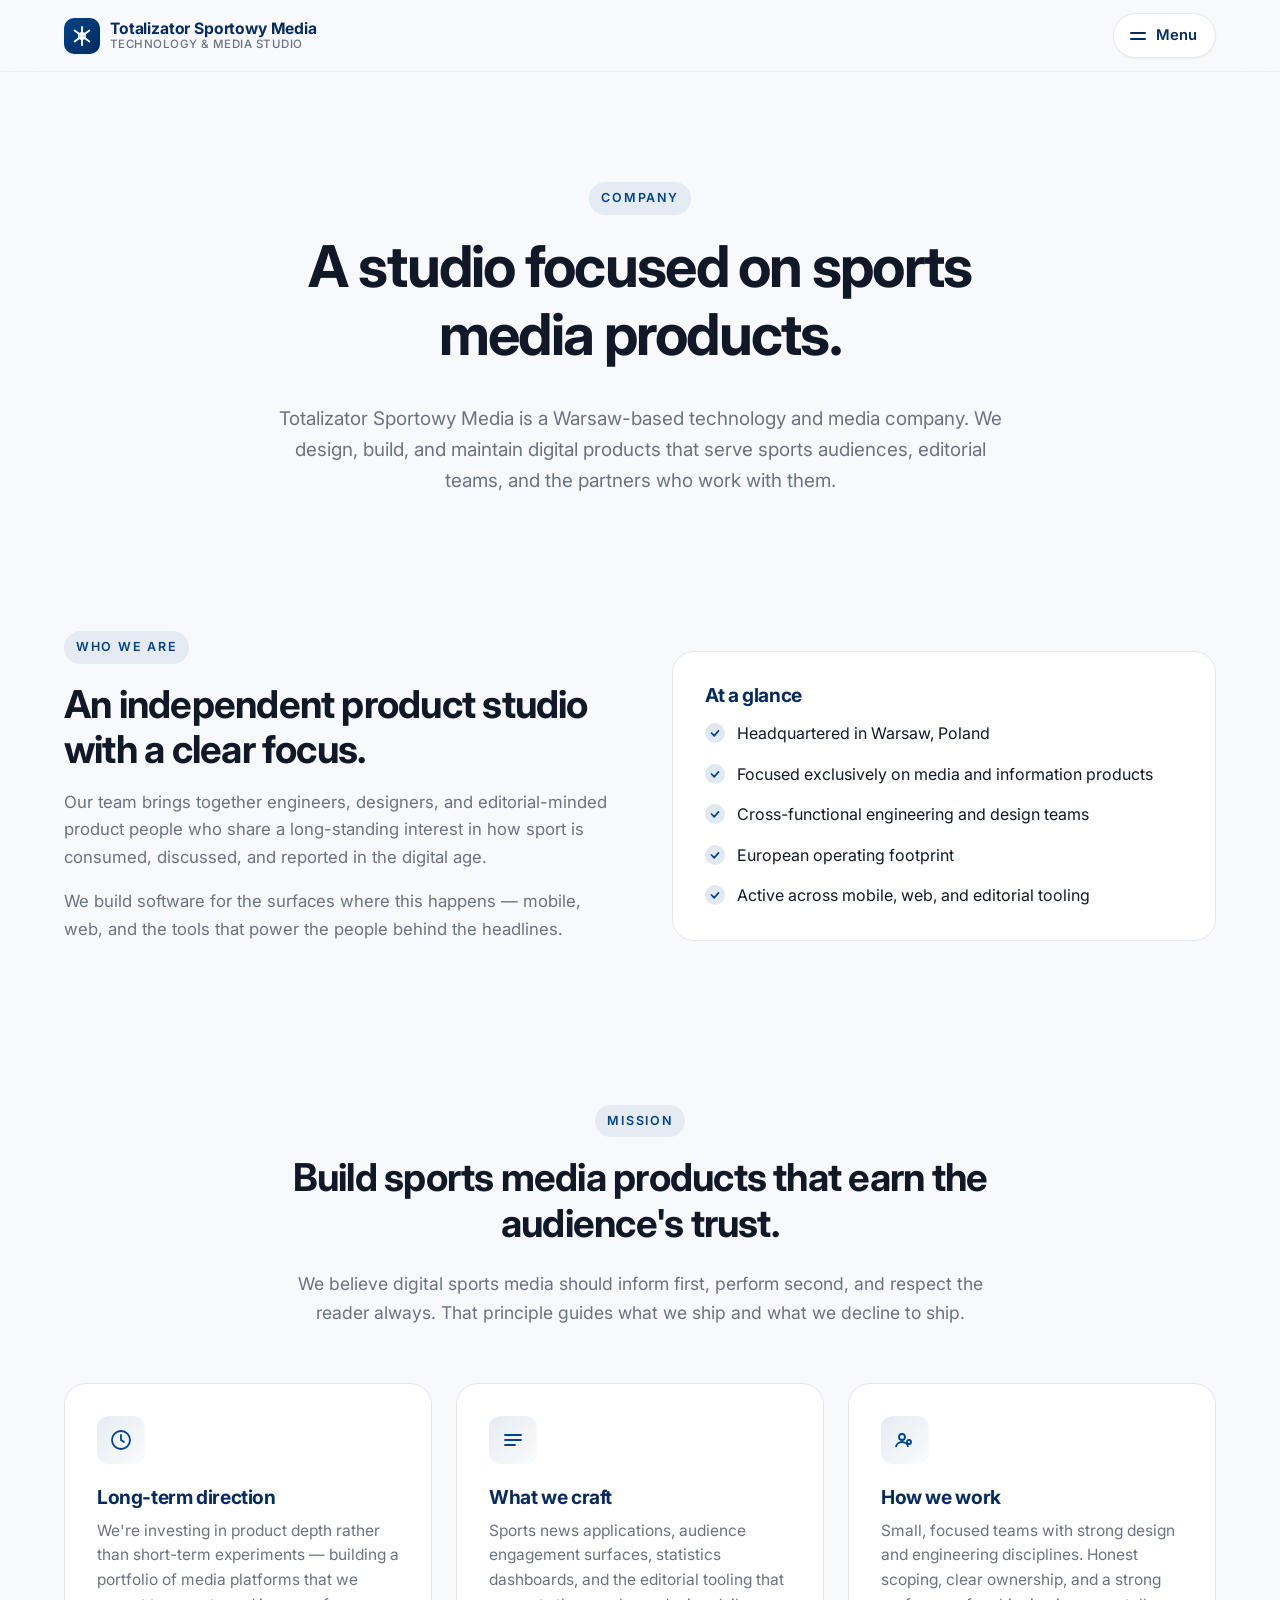
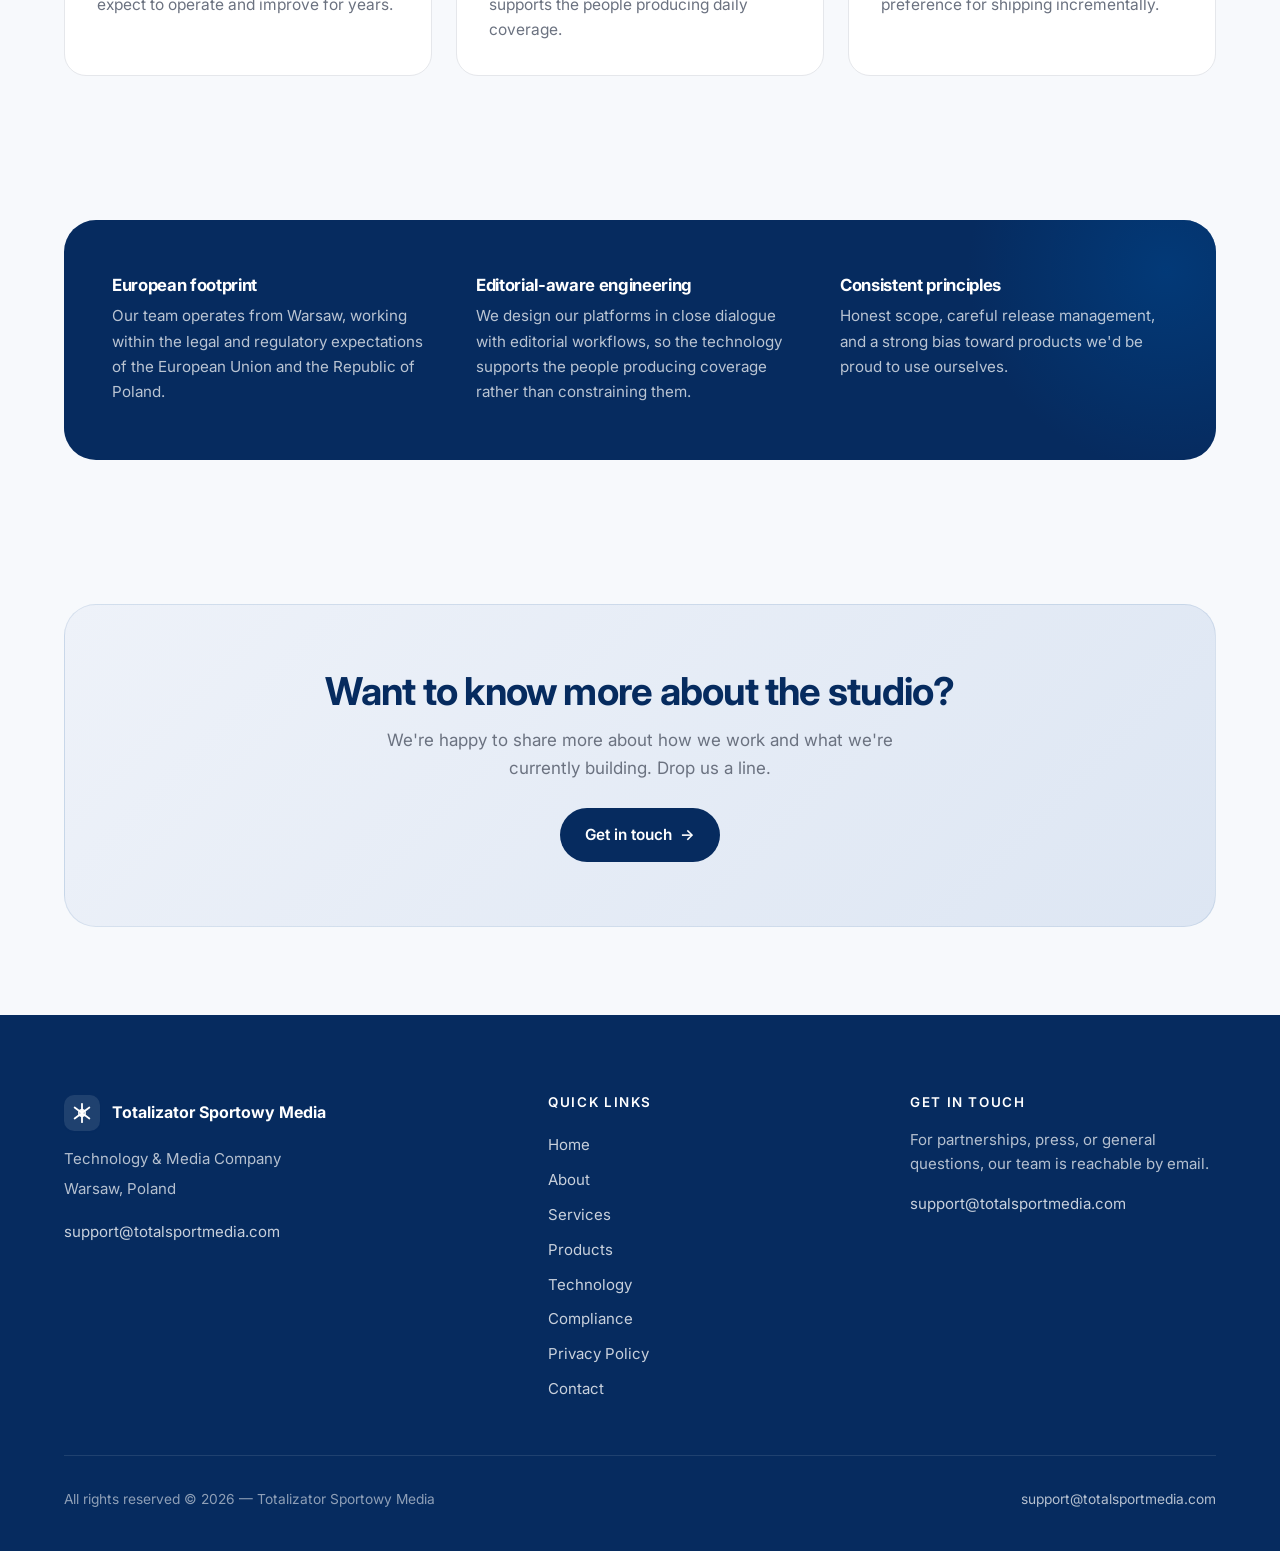
==== company/index.html @ 038b9970 "Add files via upload" ====
<!DOCTYPE html>
<html lang="en">
<head>
<meta charset="UTF-8">
<meta name="viewport" content="width=device-width, initial-scale=1.0">
<title>Company — Totalizator Sportowy Media</title>
<meta name="description" content="Learn about Totalizator Sportowy Media, a Warsaw-based technology and media studio building digital products for the sports media industry.">
<link rel="preconnect" href="https://fonts.googleapis.com">
<link rel="preconnect" href="https://fonts.gstatic.com" crossorigin>
<link href="https://fonts.googleapis.com/css2?family=Inter:wght@400;500;600;700;800&display=swap" rel="stylesheet">
<link rel="stylesheet" href="/assets/css/style.css">
<link rel="icon" type="image/svg+xml" href="data:image/svg+xml;utf8,<svg xmlns='http://www.w3.org/2000/svg' viewBox='0 0 24 24'><rect width='24' height='24' rx='6' fill='%23062B5F'/><path d='M12 4 L12 20 M5 7 L19 17 M5 17 L19 7' stroke='white' stroke-width='1.8' stroke-linecap='round'/><circle cx='12' cy='12' r='3' stroke='white' stroke-width='1.4' fill='none'/></svg>">
</head>
<body>

<header class="site-header">
  <div class="container header-inner">
    <a href="/" class="brand" aria-label="Totalizator Sportowy Media — Home">
      <span class="brand-mark" aria-hidden="true">
        <svg viewBox="0 0 24 24" fill="none" xmlns="http://www.w3.org/2000/svg">
          <path d="M12 2 L12 22 M4 6 L20 18 M4 18 L20 6" stroke="#fff" stroke-width="2" stroke-linecap="round"/>
          <circle cx="12" cy="12" r="3.5" stroke="#fff" stroke-width="1.6" fill="none"/>
        </svg>
      </span>
      <span class="brand-text">
        <strong>Totalizator Sportowy Media</strong>
        <span>Technology &amp; Media Studio</span>
      </span>
    </a>
    <button class="menu-toggle" type="button" data-menu-toggle aria-expanded="false" aria-controls="main-menu">
      <span class="bars" aria-hidden="true"></span>
      <span>Menu</span>
    </button>
  </div>
</header>

<div class="menu-panel" id="main-menu" data-menu-panel aria-hidden="true" role="dialog" aria-modal="true" aria-label="Site navigation">
  <div class="menu-backdrop" data-menu-backdrop></div>
  <div class="menu-dialog">
    <div class="menu-header">
      <span>Navigation</span>
      <button class="menu-close" type="button" data-menu-close aria-label="Close menu">
        <svg width="16" height="16" viewBox="0 0 16 16" fill="none" xmlns="http://www.w3.org/2000/svg">
          <path d="M3 3 L13 13 M13 3 L3 13" stroke="currentColor" stroke-width="2" stroke-linecap="round"/>
        </svg>
      </button>
    </div>
    <nav class="menu-nav" aria-label="Main">
      <a href="/">Home</a>
      <a href="/company/">Company</a>
      <a href="/solutions/">Solutions</a>
      <a href="/platforms/">Platforms</a>
      <a href="/engineering/">Engineering</a>
      <a href="/standards/">Standards</a>
      <a href="/privacy/">Privacy Policy</a>
      <a href="/contact/">Contact</a>
    </nav>
    <div class="menu-footer">
      <strong>Totalizator Sportowy Media</strong>
      Warsaw, Poland<br>
      <a href="mailto:support@totalsportmedia.com">support@totalsportmedia.com</a>
    </div>
  </div>
</div>

<main>

  <section class="page-intro">
    <div class="container-narrow">
      <span class="eyebrow">Company</span>
      <h1>A studio focused on sports media products.</h1>
      <p class="lead">Totalizator Sportowy Media is a Warsaw-based technology and media company. We design, build, and maintain digital products that serve sports audiences, editorial teams, and the partners who work with them.</p>
    </div>
  </section>

  <section class="tight">
    <div class="container">
      <div class="split">
        <div class="split-text">
          <span class="eyebrow">Who we are</span>
          <h2>An independent product studio with a clear focus.</h2>
          <p>Our team brings together engineers, designers, and editorial-minded product people who share a long-standing interest in how sport is consumed, discussed, and reported in the digital age.</p>
          <p>We build software for the surfaces where this happens &mdash; mobile, web, and the tools that power the people behind the headlines.</p>
        </div>
        <div>
          <div class="card">
            <h3>At a glance</h3>
            <ul class="feature-list" style="margin-top:14px;">
              <li>Headquartered in Warsaw, Poland</li>
              <li>Focused exclusively on media and information products</li>
              <li>Cross-functional engineering and design teams</li>
              <li>European operating footprint</li>
              <li>Active across mobile, web, and editorial tooling</li>
            </ul>
          </div>
        </div>
      </div>
    </div>
  </section>

  <section>
    <div class="container">
      <div class="section-head">
        <span class="eyebrow">Mission</span>
        <h2>Build sports media products that earn the audience's trust.</h2>
        <p>We believe digital sports media should inform first, perform second, and respect the reader always. That principle guides what we ship and what we decline to ship.</p>
      </div>

      <div class="grid grid-3">
        <article class="card">
          <div class="icon-tile" aria-hidden="true">
            <svg viewBox="0 0 24 24" fill="none"><circle cx="12" cy="12" r="9" stroke="currentColor" stroke-width="1.8"/><path d="M12 7 V12 L15 14" stroke="currentColor" stroke-width="1.8" stroke-linecap="round"/></svg>
          </div>
          <h3>Long-term direction</h3>
          <p>We're investing in product depth rather than short-term experiments &mdash; building a portfolio of media platforms that we expect to operate and improve for years.</p>
        </article>
        <article class="card">
          <div class="icon-tile" aria-hidden="true">
            <svg viewBox="0 0 24 24" fill="none"><path d="M4 7 H20 M4 12 H20 M4 17 H14" stroke="currentColor" stroke-width="1.8" stroke-linecap="round"/></svg>
          </div>
          <h3>What we craft</h3>
          <p>Sports news applications, audience engagement surfaces, statistics dashboards, and the editorial tooling that supports the people producing daily coverage.</p>
        </article>
        <article class="card">
          <div class="icon-tile" aria-hidden="true">
            <svg viewBox="0 0 24 24" fill="none"><circle cx="9" cy="9" r="3" stroke="currentColor" stroke-width="1.8"/><circle cx="16" cy="14" r="2" stroke="currentColor" stroke-width="1.8"/><path d="M3 19 C3 16, 6 14, 9 14 S15 16, 15 19" stroke="currentColor" stroke-width="1.8"/></svg>
          </div>
          <h3>How we work</h3>
          <p>Small, focused teams with strong design and engineering disciplines. Honest scoping, clear ownership, and a strong preference for shipping incrementally.</p>
        </article>
      </div>
    </div>
  </section>

  <section class="tight">
    <div class="container">
      <div class="reassurance">
        <div class="reassurance-grid">
          <div>
            <h3>European footprint</h3>
            <p>Our team operates from Warsaw, working within the legal and regulatory expectations of the European Union and the Republic of Poland.</p>
          </div>
          <div>
            <h3>Editorial-aware engineering</h3>
            <p>We design our platforms in close dialogue with editorial workflows, so the technology supports the people producing coverage rather than constraining them.</p>
          </div>
          <div>
            <h3>Consistent principles</h3>
            <p>Honest scope, careful release management, and a strong bias toward products we'd be proud to use ourselves.</p>
          </div>
        </div>
      </div>
    </div>
  </section>

  <section>
    <div class="container">
      <div class="cta-block">
        <h2>Want to know more about the studio?</h2>
        <p>We're happy to share more about how we work and what we're currently building. Drop us a line.</p>
        <a href="/contact/" class="btn btn-primary">Get in touch <span class="arrow" aria-hidden="true">→</span></a>
      </div>
    </div>
  </section>

</main>

<footer class="site-footer">
  <div class="container">
    <div class="footer-grid">
      <div class="footer-col">
        <div class="footer-brand">
          <span class="brand-mark" aria-hidden="true">
            <svg viewBox="0 0 24 24" fill="none" xmlns="http://www.w3.org/2000/svg">
              <path d="M12 2 L12 22 M4 6 L20 18 M4 18 L20 6" stroke="#fff" stroke-width="2" stroke-linecap="round"/>
              <circle cx="12" cy="12" r="3.5" stroke="#fff" stroke-width="1.6" fill="none"/>
            </svg>
          </span>
          <span>Totalizator Sportowy Media</span>
        </div>
        <p>Technology &amp; Media Company</p>
        <p>Warsaw, Poland</p>
        <p style="margin-top:14px;"><a href="mailto:support@totalsportmedia.com">support@totalsportmedia.com</a></p>
      </div>
      <div class="footer-col">
        <h4>Quick Links</h4>
        <a href="/">Home</a>
        <a href="/company/">About</a>
        <a href="/solutions/">Services</a>
        <a href="/platforms/">Products</a>
        <a href="/engineering/">Technology</a>
        <a href="/standards/">Compliance</a>
        <a href="/privacy/">Privacy Policy</a>
        <a href="/contact/">Contact</a>
      </div>
      <div class="footer-col">
        <h4>Get in touch</h4>
        <p>For partnerships, press, or general questions, our team is reachable by email.</p>
        <p style="margin-top:10px;"><a href="mailto:support@totalsportmedia.com">support@totalsportmedia.com</a></p>
      </div>
    </div>
    <div class="footer-bottom">
      <span>All rights reserved &copy; 2026 &mdash; Totalizator Sportowy Media</span>
      <a href="mailto:support@totalsportmedia.com">support@totalsportmedia.com</a>
    </div>
  </div>
</footer>

<script src="/assets/js/script.js"></script>
</body>
</html>
---- assets/css/style.css ----
/* =========================================================
   Totalizator Sportowy Media — Global Stylesheet
   ========================================================= */

:root {
  --color-primary: #004388;
  --color-deep-navy: #062B5F;
  --color-lavender: #BBC2DC;
  --color-bg: #F7F9FC;
  --color-surface: #FFFFFF;
  --color-text: #111827;
  --color-text-muted: #6B7280;
  --color-border: #E5E7EB;
  --color-accent: #FF7A1A;

  --shadow-sm: 0 1px 2px rgba(6, 43, 95, 0.05);
  --shadow-md: 0 4px 16px rgba(6, 43, 95, 0.08);
  --shadow-lg: 0 20px 50px rgba(6, 43, 95, 0.12);

  --radius-sm: 8px;
  --radius-md: 14px;
  --radius-lg: 22px;
  --radius-xl: 32px;

  --container: 1200px;
  --container-narrow: 920px;

  --font-sans: "Inter", -apple-system, BlinkMacSystemFont, "Segoe UI", Roboto, "Helvetica Neue", Arial, sans-serif;

  --transition: 200ms cubic-bezier(0.4, 0, 0.2, 1);

  --header-height: 72px;
}

* { box-sizing: border-box; }

html { scroll-behavior: smooth; -webkit-text-size-adjust: 100%; }

body {
  margin: 0;
  font-family: var(--font-sans);
  font-size: 17px;
  line-height: 1.65;
  color: var(--color-text);
  background: var(--color-bg);
  -webkit-font-smoothing: antialiased;
  -moz-osx-font-smoothing: grayscale;
}

img, svg { max-width: 100%; display: block; }

a {
  color: var(--color-primary);
  text-decoration: none;
  transition: color var(--transition);
}
a:hover { color: var(--color-deep-navy); }

h1, h2, h3, h4 {
  color: var(--color-text);
  font-weight: 700;
  letter-spacing: -0.02em;
  line-height: 1.18;
  margin: 0 0 0.6em;
}
h1 { font-size: clamp(2.2rem, 4.5vw, 3.6rem); letter-spacing: -0.03em; }
h2 { font-size: clamp(1.7rem, 3vw, 2.4rem); }
h3 { font-size: 1.25rem; }
p  { margin: 0 0 1em; color: var(--color-text); }

.muted { color: var(--color-text-muted); }

.container {
  width: 100%;
  max-width: var(--container);
  margin: 0 auto;
  padding: 0 24px;
}
.container-narrow {
  width: 100%;
  max-width: var(--container-narrow);
  margin: 0 auto;
  padding: 0 24px;
}

/* =========================================================
   HEADER
   ========================================================= */

.site-header {
  position: fixed;
  top: 0; left: 0; right: 0;
  height: var(--header-height);
  z-index: 100;
  background: rgba(247, 249, 252, 0.82);
  backdrop-filter: saturate(180%) blur(16px);
  -webkit-backdrop-filter: saturate(180%) blur(16px);
  border-bottom: 1px solid rgba(229, 231, 235, 0.7);
}
.header-inner {
  height: 100%;
  display: flex;
  align-items: center;
  justify-content: space-between;
}

.brand {
  display: flex;
  align-items: center;
  gap: 10px;
  color: var(--color-deep-navy);
  font-weight: 700;
  letter-spacing: -0.01em;
  font-size: 1.02rem;
}
.brand:hover { color: var(--color-deep-navy); }

.brand-mark {
  width: 36px; height: 36px;
  flex: 0 0 36px;
  display: grid; place-items: center;
  border-radius: 10px;
  background: linear-gradient(135deg, var(--color-primary), var(--color-deep-navy));
  box-shadow: var(--shadow-sm);
}
.brand-mark svg { width: 22px; height: 22px; }

.brand-text {
  display: flex; flex-direction: column;
  line-height: 1.05;
}
.brand-text strong { font-weight: 700; font-size: 0.98rem; }
.brand-text span { font-size: 0.72rem; color: var(--color-text-muted); font-weight: 500; letter-spacing: 0.04em; text-transform: uppercase; }

.menu-toggle {
  appearance: none;
  border: 1px solid var(--color-border);
  background: var(--color-surface);
  padding: 9px 18px 9px 16px;
  border-radius: 999px;
  font: inherit;
  font-size: 0.92rem;
  font-weight: 600;
  color: var(--color-deep-navy);
  cursor: pointer;
  display: inline-flex;
  align-items: center;
  gap: 10px;
  transition: all var(--transition);
  box-shadow: var(--shadow-sm);
}
.menu-toggle:hover { border-color: var(--color-primary); color: var(--color-primary); }
.menu-toggle .bars {
  width: 16px; height: 12px;
  position: relative;
}
.menu-toggle .bars::before,
.menu-toggle .bars::after {
  content: "";
  position: absolute; left: 0; right: 0;
  height: 2px; background: currentColor; border-radius: 2px;
}
.menu-toggle .bars::before { top: 2px; }
.menu-toggle .bars::after  { bottom: 2px; }

/* =========================================================
   FULL-SCREEN MENU PANEL
   ========================================================= */

.menu-panel {
  position: fixed;
  inset: 0;
  z-index: 200;
  visibility: hidden;
  opacity: 0;
  pointer-events: none;
  transition: opacity 300ms ease, visibility 300ms ease;
}
.menu-panel.is-open {
  visibility: visible;
  opacity: 1;
  pointer-events: auto;
}

.menu-backdrop {
  position: absolute; inset: 0;
  background: rgba(6, 43, 95, 0.55);
  backdrop-filter: blur(8px);
  -webkit-backdrop-filter: blur(8px);
}

.menu-dialog {
  position: absolute;
  top: 0; right: 0; bottom: 0;
  width: min(520px, 100%);
  background: var(--color-surface);
  padding: 28px 36px 40px;
  display: flex; flex-direction: column;
  transform: translateX(40px);
  transition: transform 320ms cubic-bezier(0.32, 0.72, 0, 1);
  box-shadow: -30px 0 60px rgba(6, 43, 95, 0.18);
  overflow-y: auto;
}
.menu-panel.is-open .menu-dialog { transform: translateX(0); }

.menu-header {
  display: flex; align-items: center; justify-content: space-between;
  padding-bottom: 22px;
  border-bottom: 1px solid var(--color-border);
}
.menu-header span {
  font-size: 0.78rem;
  font-weight: 600;
  letter-spacing: 0.12em;
  text-transform: uppercase;
  color: var(--color-text-muted);
}
.menu-close {
  appearance: none;
  background: var(--color-bg);
  border: 1px solid var(--color-border);
  width: 38px; height: 38px;
  border-radius: 50%;
  display: grid; place-items: center;
  cursor: pointer;
  color: var(--color-deep-navy);
  transition: all var(--transition);
}
.menu-close:hover { background: var(--color-deep-navy); color: #fff; border-color: var(--color-deep-navy); }

.menu-nav {
  margin: 26px 0;
  display: flex; flex-direction: column;
}
.menu-nav a {
  display: block;
  padding: 14px 0;
  font-size: 1.45rem;
  font-weight: 600;
  letter-spacing: -0.01em;
  color: var(--color-deep-navy);
  border-bottom: 1px solid var(--color-border);
  transition: color var(--transition), padding-left var(--transition);
}
.menu-nav a:hover { color: var(--color-primary); padding-left: 8px; }
.menu-nav a.is-active { color: var(--color-primary); }

.menu-footer {
  margin-top: auto;
  padding-top: 22px;
  border-top: 1px solid var(--color-border);
  color: var(--color-text-muted);
  font-size: 0.9rem;
}
.menu-footer strong { display: block; color: var(--color-deep-navy); margin-bottom: 4px; }

body.menu-open { overflow: hidden; }

/* =========================================================
   PAGE LAYOUT
   ========================================================= */

main { padding-top: var(--header-height); }

section { padding: 88px 0; }
section.tight { padding: 56px 0; }

.eyebrow {
  display: inline-block;
  font-size: 0.78rem;
  font-weight: 600;
  letter-spacing: 0.14em;
  text-transform: uppercase;
  color: var(--color-primary);
  margin-bottom: 18px;
  padding: 6px 12px;
  background: rgba(0, 67, 136, 0.08);
  border-radius: 999px;
}

.section-head { max-width: 720px; margin: 0 auto 56px; text-align: center; }
.section-head p { font-size: 1.1rem; color: var(--color-text-muted); }

.lead {
  font-size: 1.18rem;
  color: var(--color-text-muted);
  line-height: 1.65;
}

/* =========================================================
   HERO
   ========================================================= */

.hero {
  position: relative;
  padding: 120px 0 100px;
  overflow: hidden;
}
.hero::before {
  content: "";
  position: absolute;
  top: -200px; left: 50%;
  width: 900px; height: 900px;
  transform: translateX(-50%);
  background: radial-gradient(circle at center, rgba(0, 67, 136, 0.12), transparent 60%);
  z-index: -1;
}
.hero-inner { max-width: 880px; margin: 0 auto; text-align: center; }
.hero h1 {
  background: linear-gradient(135deg, var(--color-deep-navy) 0%, var(--color-primary) 60%, #2563B0 100%);
  -webkit-background-clip: text; background-clip: text;
  -webkit-text-fill-color: transparent;
  color: var(--color-deep-navy);
}
.hero .lead { max-width: 680px; margin: 0 auto 36px; }

.cta-row {
  display: flex; flex-wrap: wrap; gap: 12px; justify-content: center;
  margin-top: 30px;
}

.btn {
  appearance: none;
  display: inline-flex;
  align-items: center; gap: 8px;
  padding: 13px 24px;
  border-radius: 999px;
  font: inherit;
  font-size: 0.96rem;
  font-weight: 600;
  letter-spacing: -0.005em;
  cursor: pointer;
  transition: all var(--transition);
  border: 1px solid transparent;
}
.btn-primary {
  background: var(--color-deep-navy);
  color: #fff;
}
.btn-primary:hover {
  background: var(--color-primary);
  color: #fff;
  transform: translateY(-1px);
  box-shadow: var(--shadow-md);
}
.btn-secondary {
  background: var(--color-surface);
  color: var(--color-deep-navy);
  border-color: var(--color-border);
}
.btn-secondary:hover {
  border-color: var(--color-primary);
  color: var(--color-primary);
}
.btn .arrow { transition: transform var(--transition); }
.btn:hover .arrow { transform: translateX(3px); }

/* =========================================================
   CARDS / GRIDS
   ========================================================= */

.grid {
  display: grid;
  gap: 24px;
}
.grid-3 { grid-template-columns: repeat(3, 1fr); }
.grid-2 { grid-template-columns: repeat(2, 1fr); }
.grid-4 { grid-template-columns: repeat(4, 1fr); }

.card {
  background: var(--color-surface);
  border: 1px solid var(--color-border);
  border-radius: var(--radius-lg);
  padding: 32px;
  transition: transform var(--transition), box-shadow var(--transition), border-color var(--transition);
}
.card:hover {
  transform: translateY(-4px);
  box-shadow: var(--shadow-md);
  border-color: rgba(0, 67, 136, 0.25);
}
.card h3 {
  font-size: 1.2rem;
  margin-bottom: 10px;
  color: var(--color-deep-navy);
}
.card p { color: var(--color-text-muted); margin: 0; font-size: 0.97rem; line-height: 1.6; }

.icon-tile {
  width: 48px; height: 48px;
  border-radius: 12px;
  display: grid; place-items: center;
  margin-bottom: 22px;
  background: linear-gradient(135deg, rgba(0, 67, 136, 0.1), rgba(0, 67, 136, 0.02));
  color: var(--color-primary);
}
.icon-tile svg { width: 24px; height: 24px; }

/* Reassurance row */
.reassurance {
  background: var(--color-deep-navy);
  color: #fff;
  border-radius: var(--radius-xl);
  padding: 56px 48px;
  margin: 0 auto;
  position: relative;
  overflow: hidden;
}
.reassurance::before {
  content: "";
  position: absolute;
  top: -150px; right: -150px;
  width: 400px; height: 400px;
  border-radius: 50%;
  background: radial-gradient(circle, rgba(0, 67, 136, 0.6), transparent 70%);
}
.reassurance-grid {
  position: relative;
  display: grid;
  grid-template-columns: repeat(3, 1fr);
  gap: 36px;
}
.reassurance h3 { color: #fff; margin-bottom: 8px; font-size: 1.05rem; }
.reassurance p { color: rgba(255, 255, 255, 0.72); font-size: 0.95rem; margin: 0; }

/* =========================================================
   CALL TO ACTION BLOCK
   ========================================================= */

.cta-block {
  text-align: center;
  background: linear-gradient(135deg, #EEF2F9 0%, #DDE6F3 100%);
  border: 1px solid rgba(0, 67, 136, 0.1);
  border-radius: var(--radius-xl);
  padding: 64px 32px;
}
.cta-block h2 { color: var(--color-deep-navy); margin-bottom: 12px; }
.cta-block p { color: var(--color-text-muted); max-width: 540px; margin: 0 auto 26px; }

/* =========================================================
   LISTS / FEATURES
   ========================================================= */

.feature-list {
  list-style: none;
  padding: 0; margin: 0;
  display: grid;
  gap: 14px;
}
.feature-list li {
  display: flex;
  align-items: flex-start;
  gap: 12px;
  font-size: 1rem;
  color: var(--color-text);
}
.feature-list li::before {
  content: "";
  flex: 0 0 20px;
  width: 20px; height: 20px;
  border-radius: 50%;
  background: rgba(0, 67, 136, 0.12) url("data:image/svg+xml;utf8,<svg xmlns='http://www.w3.org/2000/svg' viewBox='0 0 20 20' fill='none' stroke='%23004388' stroke-width='2.5' stroke-linecap='round' stroke-linejoin='round'><polyline points='5 10 9 14 15 7'/></svg>") center / 14px no-repeat;
  margin-top: 3px;
}

/* Two-column content */
.split {
  display: grid;
  grid-template-columns: 1fr 1fr;
  gap: 64px;
  align-items: center;
}
.split-text h2 { margin-bottom: 16px; }
.split-text p { color: var(--color-text-muted); font-size: 1.05rem; }

.callout {
  border-left: 3px solid var(--color-primary);
  background: rgba(0, 67, 136, 0.04);
  padding: 18px 22px;
  border-radius: 0 var(--radius-md) var(--radius-md) 0;
  margin: 24px 0;
}
.callout p { margin: 0; color: var(--color-deep-navy); font-size: 0.96rem; }
.callout strong { color: var(--color-deep-navy); }

/* =========================================================
   PAGE INTRO
   ========================================================= */

.page-intro {
  padding: 110px 0 60px;
  text-align: center;
}
.page-intro .container-narrow { max-width: 780px; }

/* =========================================================
   STATS
   ========================================================= */

.stats {
  display: grid;
  grid-template-columns: repeat(4, 1fr);
  gap: 24px;
  margin: 48px 0 0;
}
.stat {
  background: var(--color-surface);
  border: 1px solid var(--color-border);
  border-radius: var(--radius-md);
  padding: 22px;
  text-align: left;
}
.stat .num {
  font-size: 1.9rem;
  font-weight: 700;
  color: var(--color-deep-navy);
  letter-spacing: -0.02em;
  line-height: 1;
  margin-bottom: 8px;
}
.stat .label { font-size: 0.88rem; color: var(--color-text-muted); }

/* =========================================================
   TIMELINE / STEPS
   ========================================================= */

.steps {
  display: grid;
  gap: 18px;
  counter-reset: step;
}
.step {
  display: grid;
  grid-template-columns: 56px 1fr;
  gap: 22px;
  align-items: flex-start;
  padding: 24px;
  background: var(--color-surface);
  border: 1px solid var(--color-border);
  border-radius: var(--radius-md);
}
.step::before {
  counter-increment: step;
  content: counter(step, decimal-leading-zero);
  font-size: 1.1rem;
  font-weight: 700;
  color: var(--color-primary);
  background: rgba(0, 67, 136, 0.08);
  width: 56px; height: 56px;
  border-radius: 12px;
  display: grid; place-items: center;
}
.step h3 { margin-bottom: 4px; font-size: 1.08rem; color: var(--color-deep-navy); }
.step p { margin: 0; color: var(--color-text-muted); font-size: 0.96rem; }

/* =========================================================
   FAQ ACCORDION
   ========================================================= */

.faq-list {
  display: grid;
  gap: 12px;
}
.faq-item {
  background: var(--color-surface);
  border: 1px solid var(--color-border);
  border-radius: var(--radius-md);
  overflow: hidden;
}
.faq-question {
  width: 100%;
  background: transparent;
  border: 0;
  font: inherit;
  font-size: 1.04rem;
  font-weight: 600;
  color: var(--color-deep-navy);
  padding: 22px 26px;
  text-align: left;
  cursor: pointer;
  display: flex; align-items: center; justify-content: space-between;
  gap: 16px;
}
.faq-question .chev {
  flex: 0 0 24px;
  width: 24px; height: 24px;
  transition: transform var(--transition);
  color: var(--color-text-muted);
}
.faq-item.is-open .faq-question .chev { transform: rotate(180deg); color: var(--color-primary); }

.faq-answer {
  max-height: 0; overflow: hidden;
  transition: max-height 280ms ease;
}
.faq-item.is-open .faq-answer { max-height: 300px; }
.faq-answer-inner {
  padding: 0 26px 22px;
  color: var(--color-text-muted);
  font-size: 0.98rem;
  line-height: 1.65;
}

/* =========================================================
   CONTACT
   ========================================================= */

.contact-grid {
  display: grid;
  grid-template-columns: 1fr 1fr;
  gap: 56px;
  align-items: start;
}
.contact-info-card {
  background: var(--color-surface);
  border: 1px solid var(--color-border);
  border-radius: var(--radius-lg);
  padding: 32px;
}
.contact-info-card dl { margin: 0; display: grid; gap: 22px; }
.contact-info-card dt {
  font-size: 0.78rem;
  font-weight: 600;
  letter-spacing: 0.12em;
  text-transform: uppercase;
  color: var(--color-text-muted);
  margin-bottom: 4px;
}
.contact-info-card dd {
  margin: 0;
  font-size: 1rem;
  color: var(--color-text);
}
.contact-info-card a { font-weight: 600; }

.form-wrap {
  background: var(--color-surface);
  border: 1px solid var(--color-border);
  border-radius: var(--radius-lg);
  padding: 32px;
}
.form-wrap h3 { color: var(--color-deep-navy); }

.field { margin-bottom: 16px; }
.field label {
  display: block;
  font-size: 0.88rem;
  font-weight: 600;
  color: var(--color-deep-navy);
  margin-bottom: 6px;
}
.field input, .field textarea {
  width: 100%;
  font: inherit;
  font-size: 0.98rem;
  padding: 12px 14px;
  border: 1px solid var(--color-border);
  border-radius: var(--radius-sm);
  background: var(--color-bg);
  color: var(--color-text);
  transition: border-color var(--transition), background var(--transition);
}
.field textarea { resize: vertical; min-height: 120px; }
.field input:focus, .field textarea:focus {
  outline: none;
  border-color: var(--color-primary);
  background: #fff;
}
.form-note {
  background: rgba(0, 67, 136, 0.06);
  border: 1px solid rgba(0, 67, 136, 0.15);
  padding: 14px 16px;
  border-radius: var(--radius-sm);
  font-size: 0.92rem;
  color: var(--color-deep-navy);
  margin-top: 8px;
}

/* =========================================================
   PRIVACY / LONG-FORM
   ========================================================= */

.longform { max-width: 780px; margin: 0 auto; }
.longform h2 { font-size: 1.5rem; color: var(--color-deep-navy); margin: 48px 0 14px; }
.longform h2:first-child { margin-top: 0; }
.longform h3 { font-size: 1.08rem; color: var(--color-deep-navy); margin: 24px 0 8px; }
.longform p, .longform li { color: var(--color-text); font-size: 1.02rem; line-height: 1.75; }
.longform ul { padding-left: 22px; margin: 0 0 18px; }
.longform li { margin-bottom: 6px; }
.longform .meta {
  font-size: 0.9rem;
  color: var(--color-text-muted);
  padding-bottom: 32px;
  border-bottom: 1px solid var(--color-border);
  margin-bottom: 40px;
}

/* =========================================================
   FOOTER
   ========================================================= */

.site-footer {
  background: var(--color-deep-navy);
  color: rgba(255, 255, 255, 0.78);
  padding: 80px 0 40px;
  margin-top: 0;
}
.footer-grid {
  display: grid;
  grid-template-columns: 1.4fr 1fr 1fr;
  gap: 56px;
  padding-bottom: 48px;
  border-bottom: 1px solid rgba(255, 255, 255, 0.1);
}
.footer-col h4 {
  color: #fff;
  font-size: 0.84rem;
  letter-spacing: 0.12em;
  text-transform: uppercase;
  margin-bottom: 18px;
  font-weight: 600;
}
.footer-col p { color: rgba(255, 255, 255, 0.7); font-size: 0.94rem; margin: 0 0 6px; line-height: 1.6; }
.footer-col a {
  color: rgba(255, 255, 255, 0.78);
  font-size: 0.94rem;
  display: block;
  padding: 5px 0;
  transition: color var(--transition);
}
.footer-col a:hover { color: #fff; }

.footer-brand {
  display: flex; align-items: center; gap: 12px;
  margin-bottom: 16px;
  color: #fff; font-weight: 700; font-size: 1rem;
}
.footer-brand .brand-mark {
  background: rgba(255, 255, 255, 0.1);
}

.footer-bottom {
  padding-top: 32px;
  display: flex;
  flex-wrap: wrap;
  align-items: center;
  justify-content: space-between;
  gap: 16px;
  font-size: 0.86rem;
  color: rgba(255, 255, 255, 0.55);
}
.footer-bottom a { color: rgba(255, 255, 255, 0.7); }
.footer-bottom a:hover { color: #fff; }

/* =========================================================
   RESPONSIVE
   ========================================================= */

@media (max-width: 980px) {
  .grid-3, .grid-4 { grid-template-columns: repeat(2, 1fr); }
  .split { grid-template-columns: 1fr; gap: 36px; }
  .reassurance-grid { grid-template-columns: 1fr; gap: 28px; }
  .stats { grid-template-columns: repeat(2, 1fr); }
  .contact-grid { grid-template-columns: 1fr; gap: 28px; }
  .footer-grid { grid-template-columns: 1fr 1fr; gap: 36px; }
}

@media (max-width: 640px) {
  body { font-size: 16px; }
  section { padding: 64px 0; }
  .hero { padding: 90px 0 70px; }
  .page-intro { padding: 90px 0 48px; }
  .grid-2, .grid-3, .grid-4 { grid-template-columns: 1fr; }
  .stats { grid-template-columns: 1fr 1fr; }
  .footer-grid { grid-template-columns: 1fr; gap: 36px; padding-bottom: 36px; }
  .menu-dialog { padding: 22px 26px 32px; }
  .menu-nav a { font-size: 1.25rem; padding: 12px 0; }
  .reassurance { padding: 40px 28px; }
  .cta-block { padding: 48px 24px; }
  .brand-text span { display: none; }
}

@media (max-width: 420px) {
  .stats { grid-template-columns: 1fr; }
  .menu-toggle { padding: 8px 14px; font-size: 0.88rem; }
}
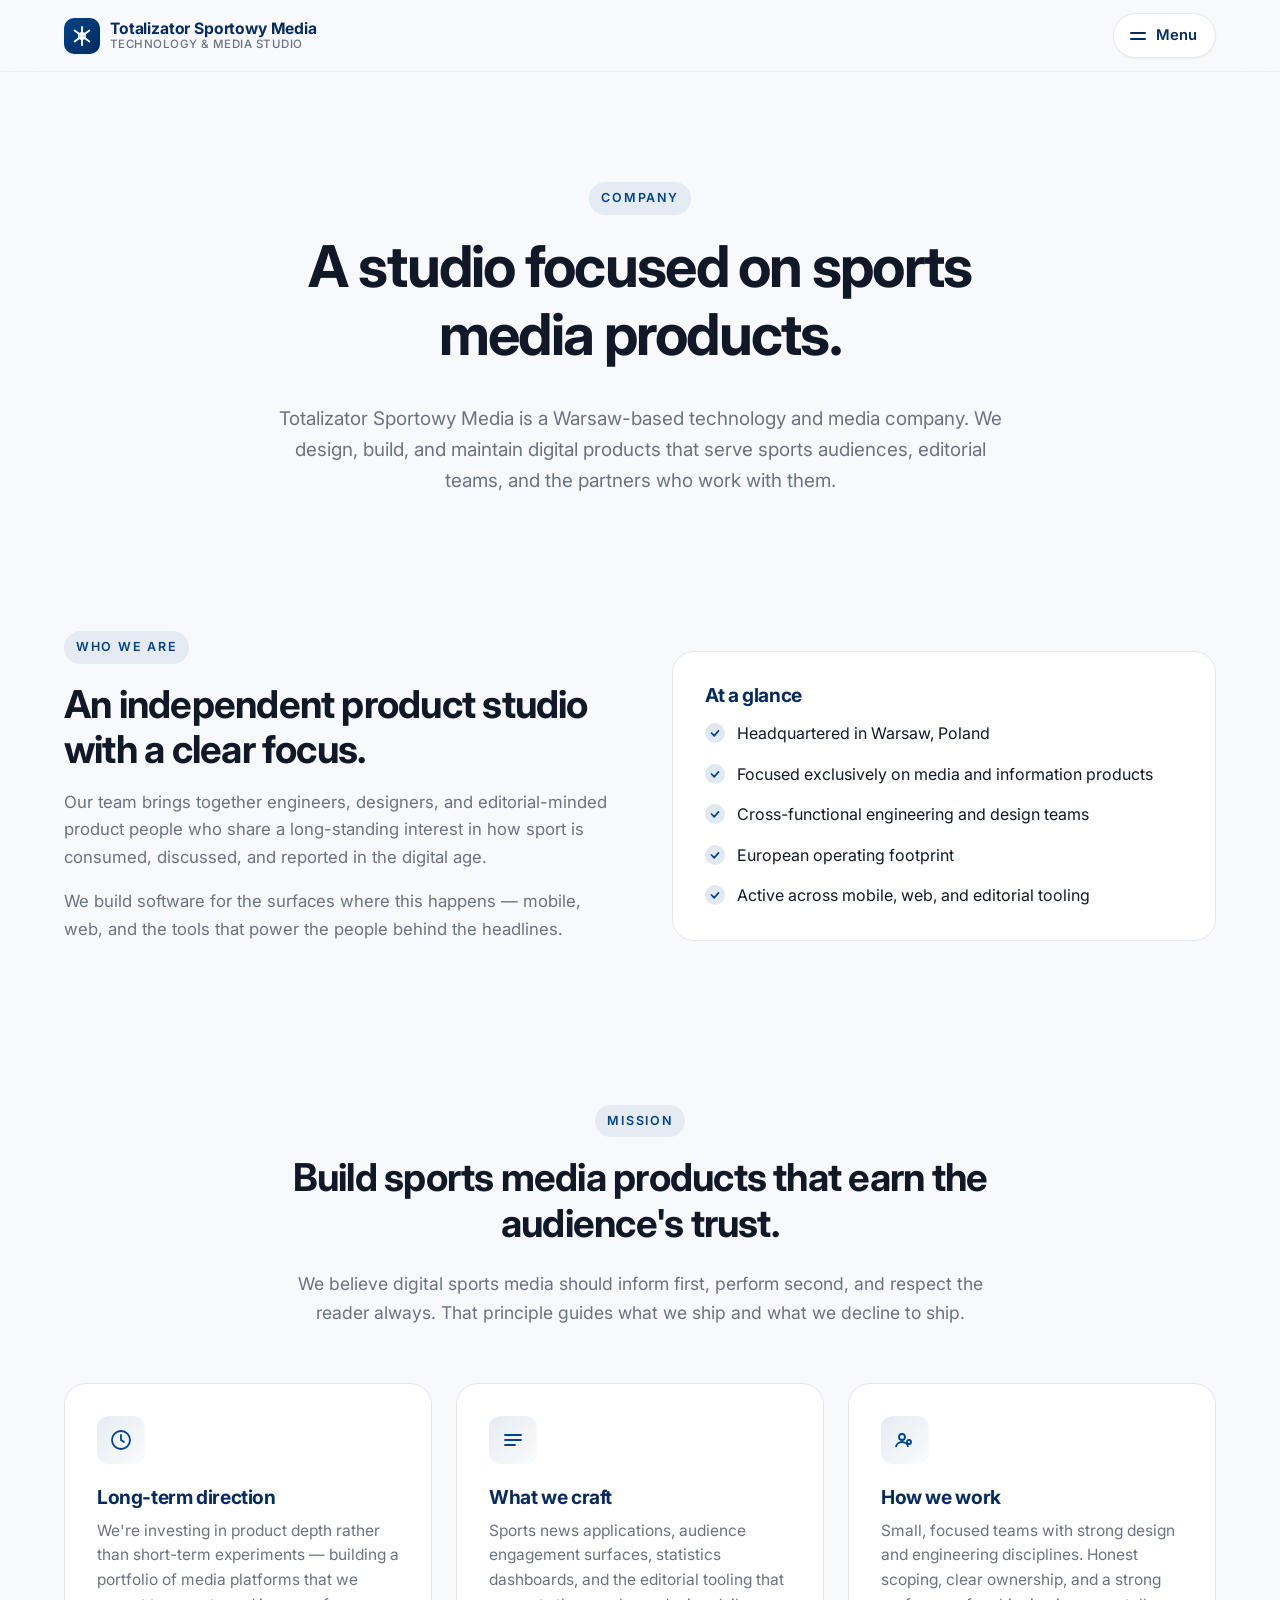
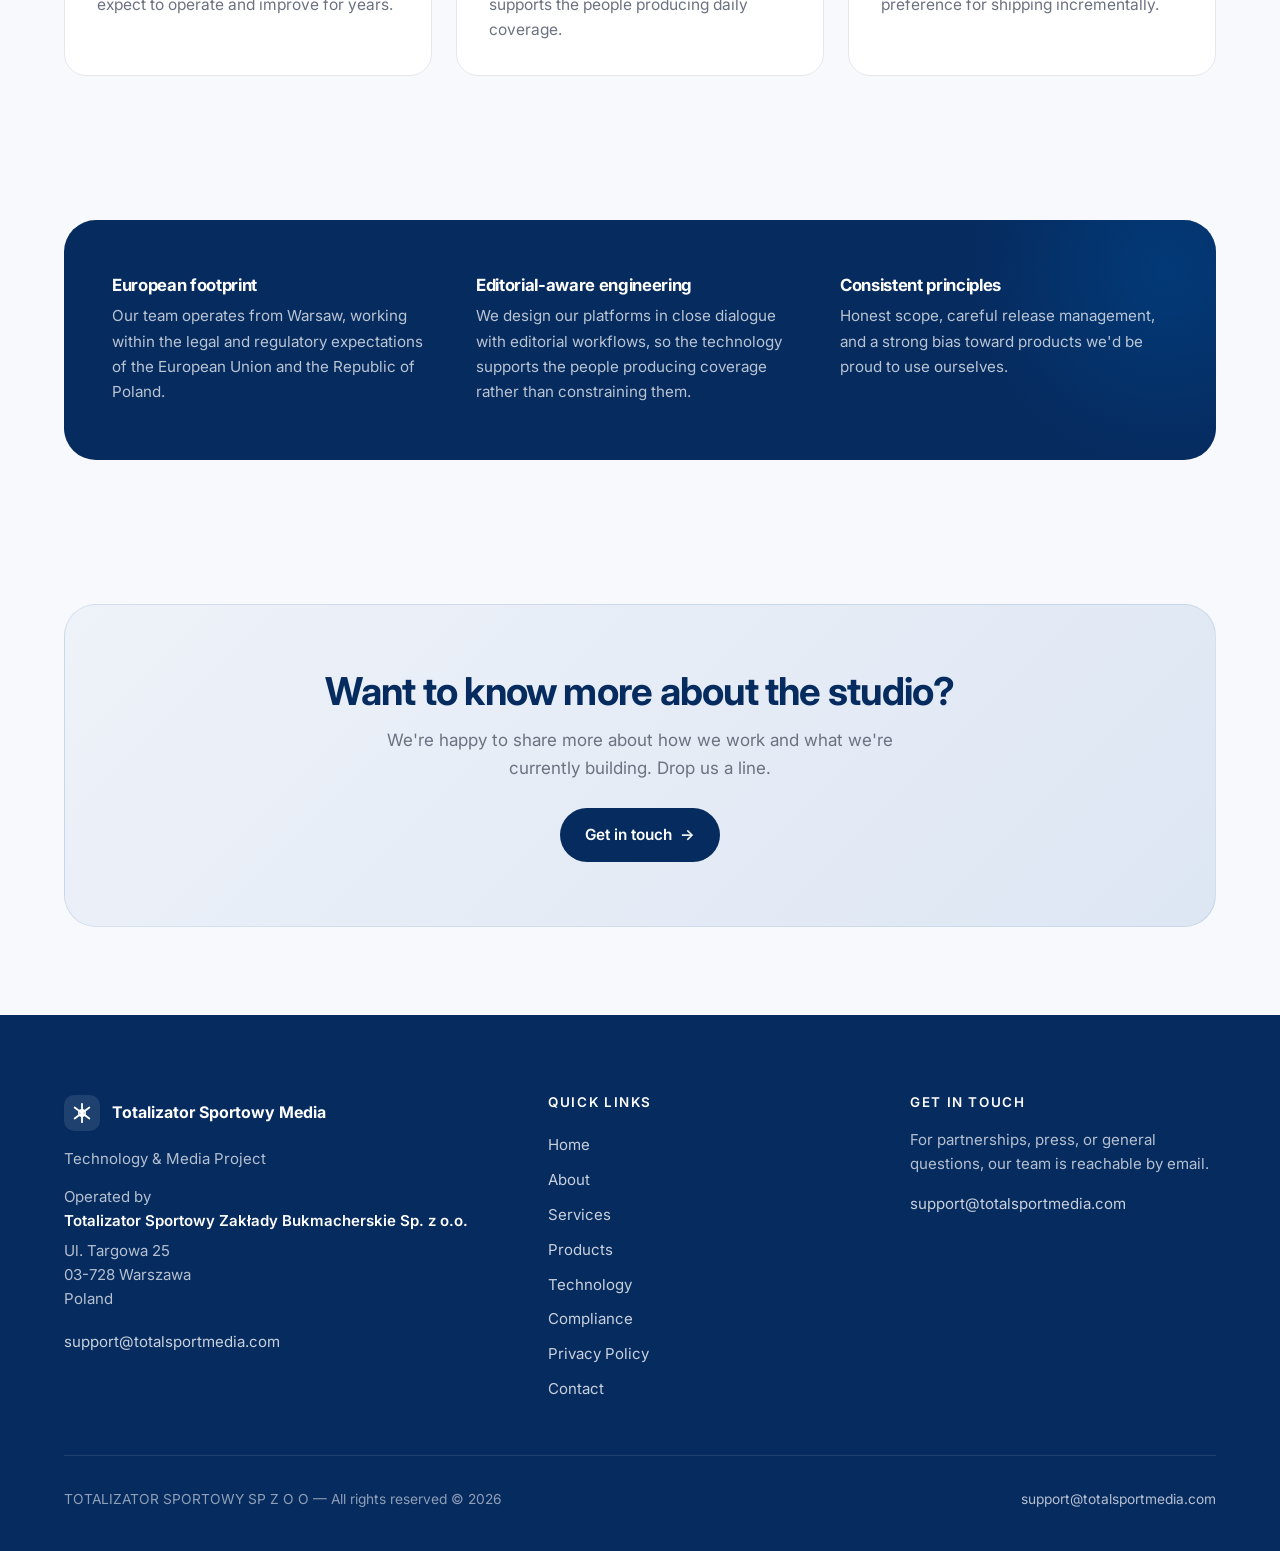
==== commit 0198a70b: "Add files via upload" ====
--- a/company/index.html
+++ b/company/index.html
@@ -57,7 +57,8 @@
     </nav>
     <div class="menu-footer">
       <strong>Totalizator Sportowy Media</strong>
-      Warsaw, Poland<br>
+      Ul. Targowa 25<br>
+      03-728 Warszawa, Poland<br>
       <a href="mailto:support@totalsportmedia.com">support@totalsportmedia.com</a>
     </div>
   </div>
@@ -178,8 +179,9 @@
           </span>
           <span>Totalizator Sportowy Media</span>
         </div>
-        <p>Technology &amp; Media Company</p>
-        <p>Warsaw, Poland</p>
+        <p>Technology &amp; Media Project</p>
+        <p style="margin-top:14px;">Operated by<br><strong style="color:#fff;font-weight:600;">Totalizator Sportowy Zakłady Bukmacherskie Sp. z o.o.</strong></p>
+        <p>Ul. Targowa 25<br>03-728 Warszawa<br>Poland</p>
         <p style="margin-top:14px;"><a href="mailto:support@totalsportmedia.com">support@totalsportmedia.com</a></p>
       </div>
       <div class="footer-col">
@@ -200,7 +202,7 @@
       </div>
     </div>
     <div class="footer-bottom">
-      <span>All rights reserved &copy; 2026 &mdash; Totalizator Sportowy Media</span>
+      <span>TOTALIZATOR SPORTOWY SP Z O O &mdash; All rights reserved &copy; 2026</span>
       <a href="mailto:support@totalsportmedia.com">support@totalsportmedia.com</a>
     </div>
   </div>
